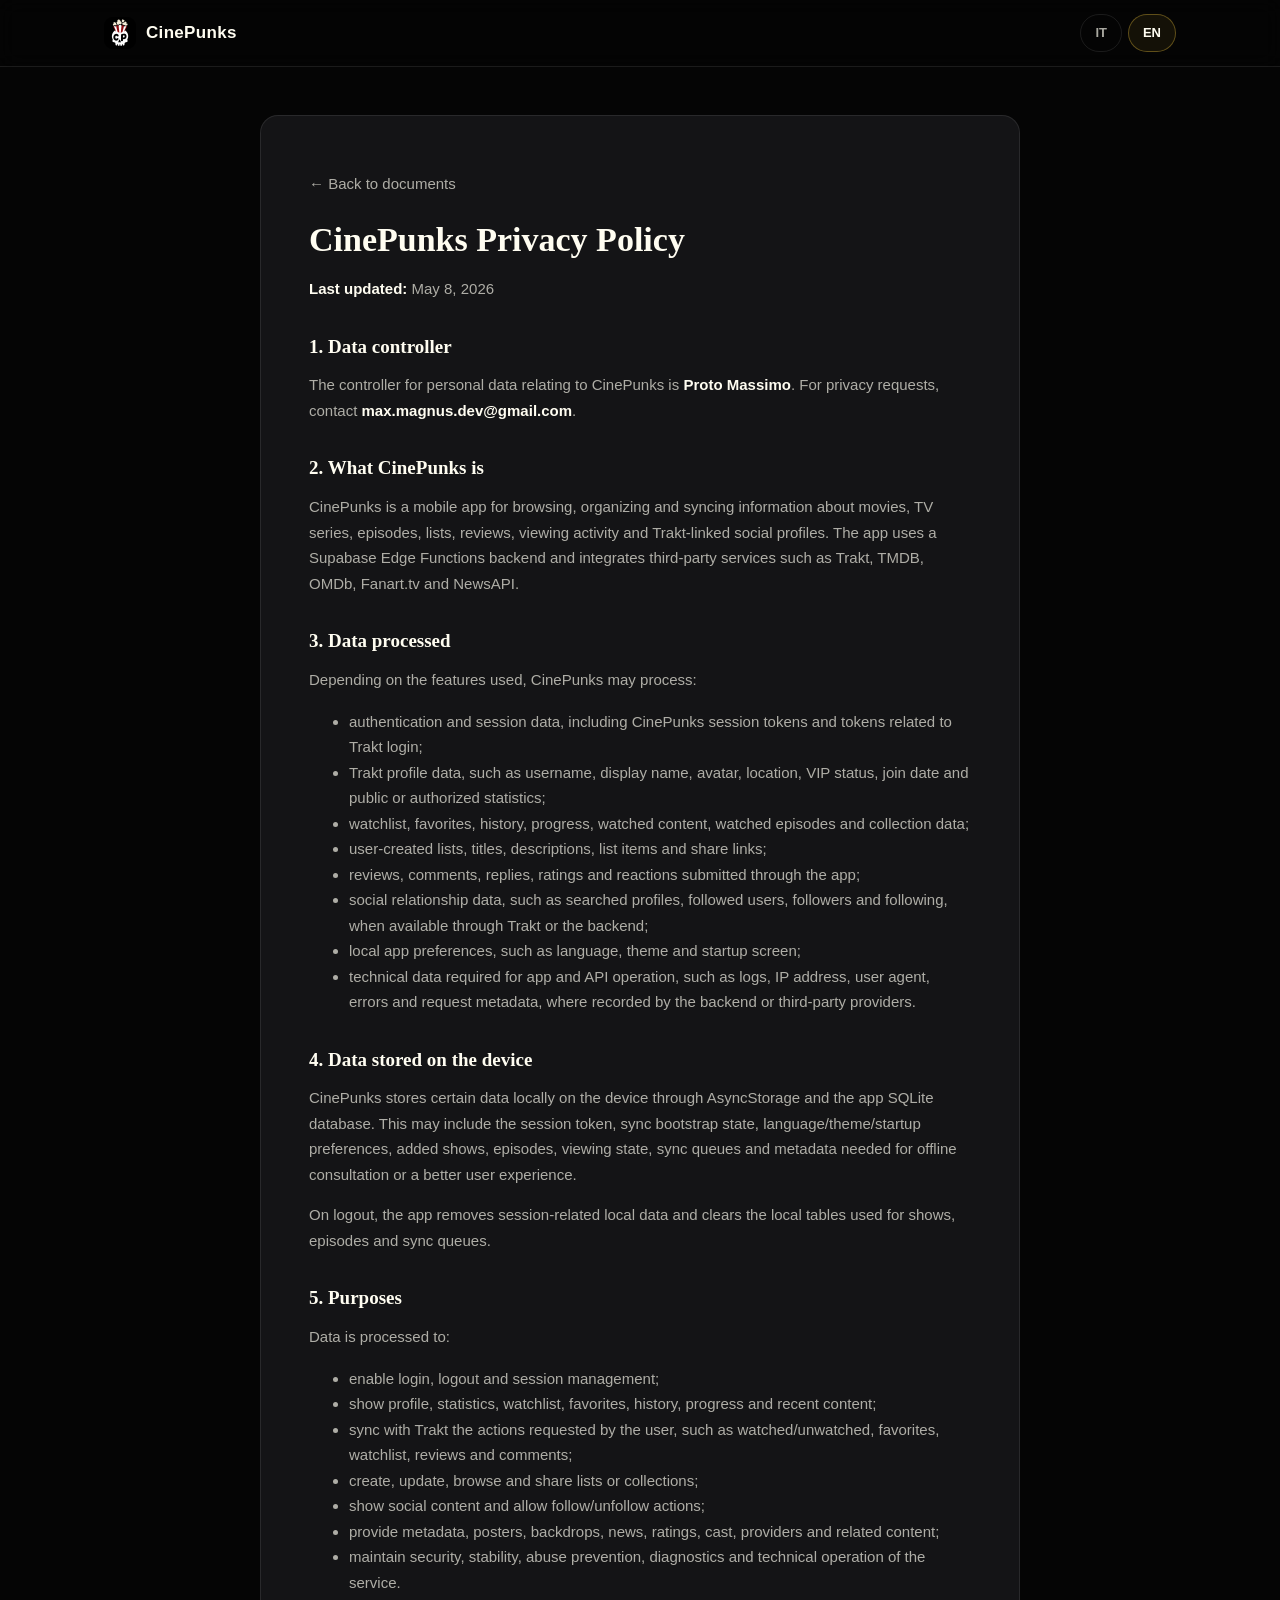
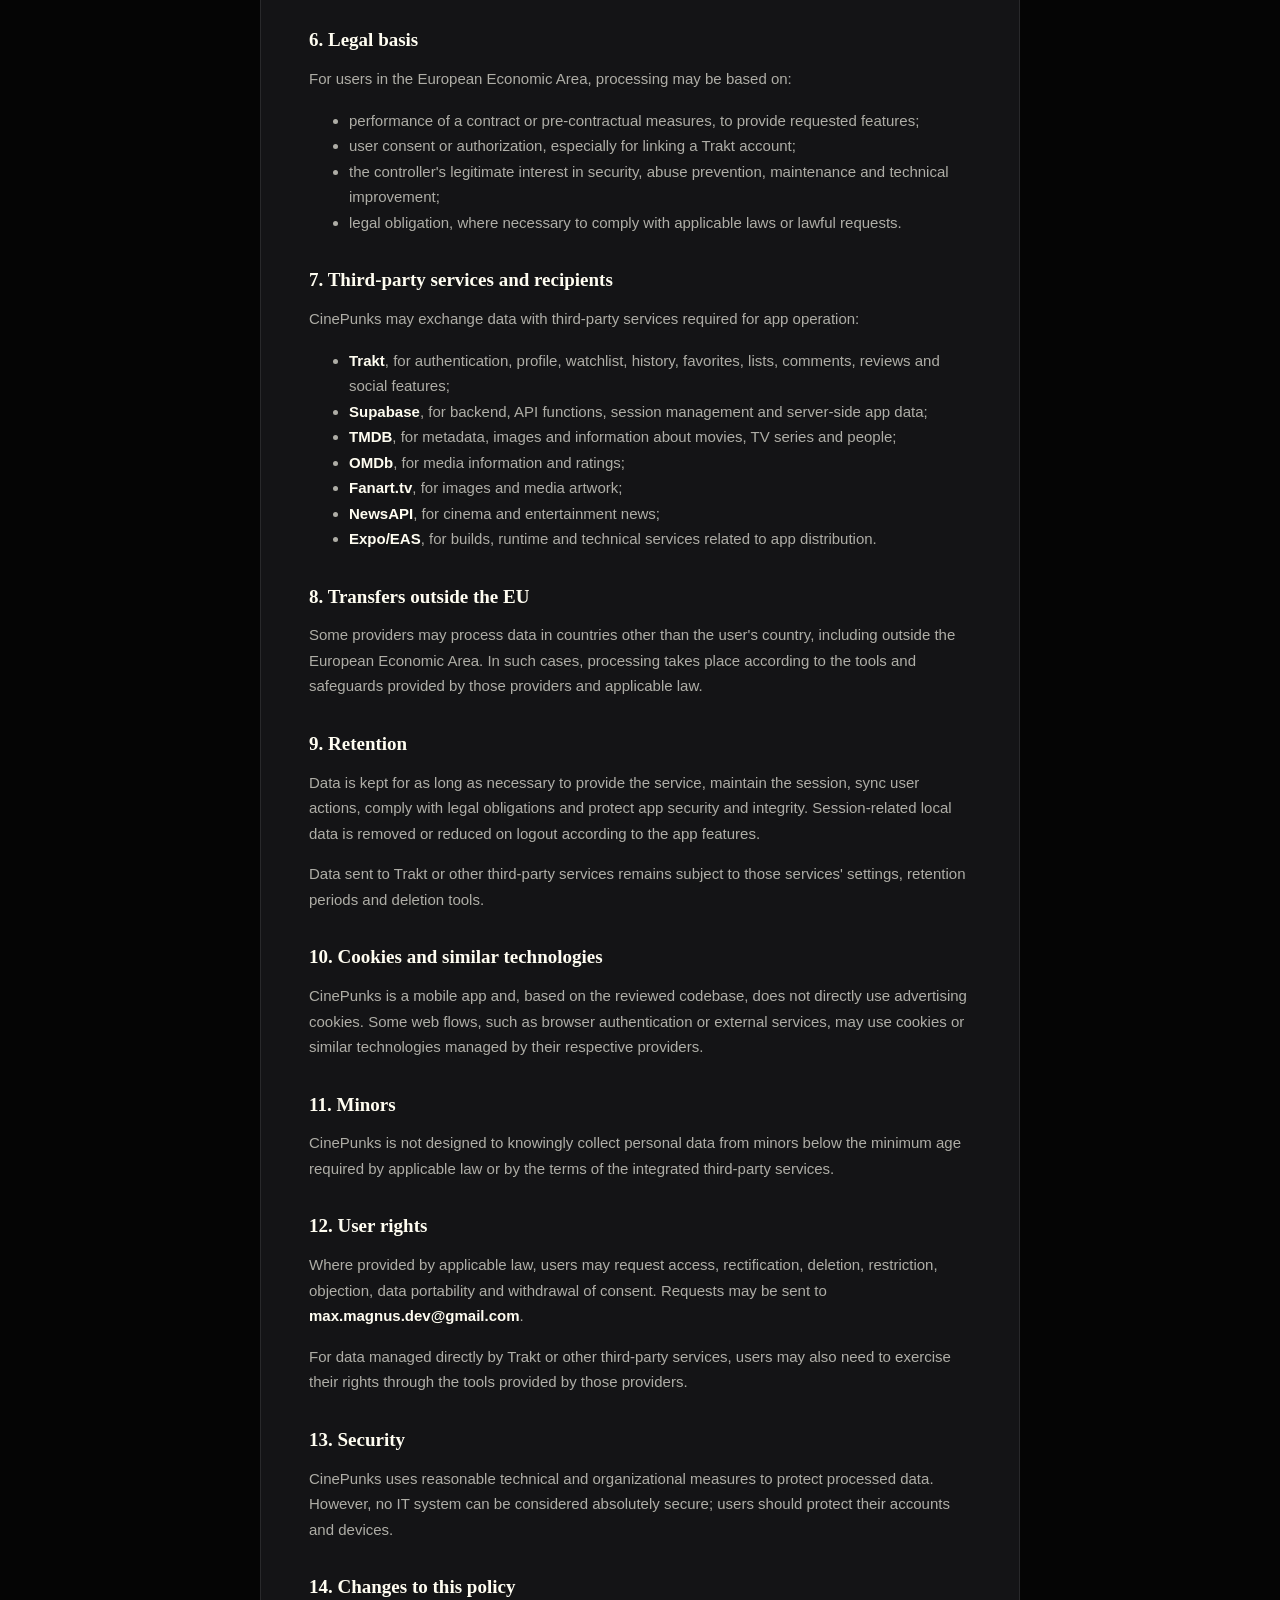
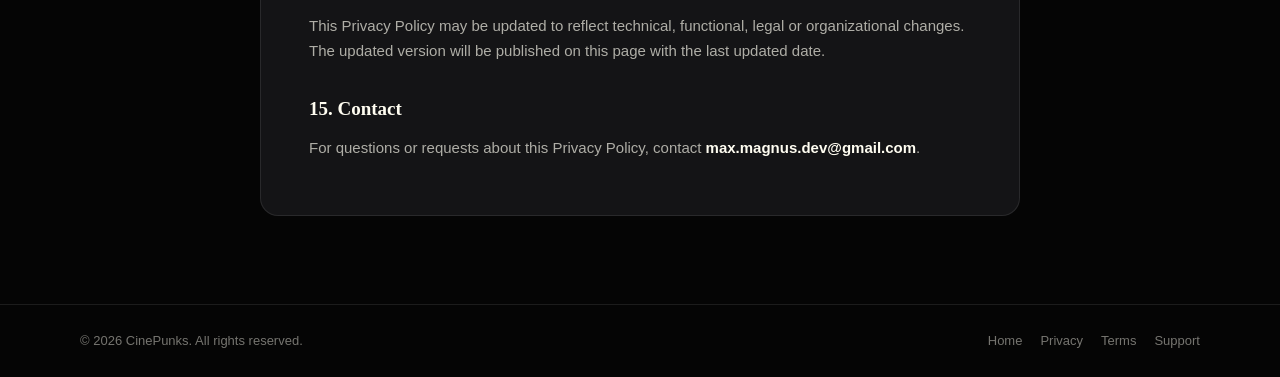
==== legal/privacy-en.html @ 0dea6534 "terms and privacy and support pages" ====
<!doctype html>
<html lang="en">
<head>
<meta charset="UTF-8" />
<meta name="viewport" content="width=device-width, initial-scale=1.0" />
<title>Privacy Policy — CinePunks</title>
<meta name="description" content="CinePunks privacy policy: data processed, purposes, third-party services and user rights." />
<link rel="stylesheet" href="../styles.css" />
</head>
<body>

<header class="nav">
  <div class="nav-inner">
    <a class="brand" href="https://cinepunks.app/">
      <img class="brand-mark" src="../assets/icon.png" alt="CinePunks" />
      <span class="brand-name">CinePunks</span>
    </a>
    <div class="legal-lang-toggle">
      <a href="privacy.html">IT</a>
      <a href="privacy-en.html" class="active">EN</a>
    </div>
  </div>
</header>

<main class="legal-main">
  <div class="legal-card">
    <p class="legal-back"><a href="index-en.html">← Back to documents</a></p>
    <h1>CinePunks Privacy Policy</h1>
    <p><strong>Last updated:</strong> May 8, 2026</p>

    <h2>1. Data controller</h2>
    <p>
      The controller for personal data relating to CinePunks is <strong>Proto Massimo</strong>. For privacy
      requests, contact <strong>max.magnus.dev@gmail.com</strong>.
    </p>

    <h2>2. What CinePunks is</h2>
    <p>
      CinePunks is a mobile app for browsing, organizing and syncing information about movies, TV
      series, episodes, lists, reviews, viewing activity and Trakt-linked social profiles. The app uses
      a Supabase Edge Functions backend and integrates third-party services such as Trakt, TMDB, OMDb,
      Fanart.tv and NewsAPI.
    </p>

    <h2>3. Data processed</h2>
    <p>Depending on the features used, CinePunks may process:</p>
    <ul>
      <li>authentication and session data, including CinePunks session tokens and tokens related to Trakt login;</li>
      <li>Trakt profile data, such as username, display name, avatar, location, VIP status, join date and public or authorized statistics;</li>
      <li>watchlist, favorites, history, progress, watched content, watched episodes and collection data;</li>
      <li>user-created lists, titles, descriptions, list items and share links;</li>
      <li>reviews, comments, replies, ratings and reactions submitted through the app;</li>
      <li>social relationship data, such as searched profiles, followed users, followers and following, when available through Trakt or the backend;</li>
      <li>local app preferences, such as language, theme and startup screen;</li>
      <li>technical data required for app and API operation, such as logs, IP address, user agent, errors and request metadata, where recorded by the backend or third-party providers.</li>
    </ul>

    <h2>4. Data stored on the device</h2>
    <p>
      CinePunks stores certain data locally on the device through AsyncStorage and the app SQLite
      database. This may include the session token, sync bootstrap state, language/theme/startup
      preferences, added shows, episodes, viewing state, sync queues and metadata needed for offline
      consultation or a better user experience.
    </p>
    <p>
      On logout, the app removes session-related local data and clears the local tables used for shows,
      episodes and sync queues.
    </p>

    <h2>5. Purposes</h2>
    <p>Data is processed to:</p>
    <ul>
      <li>enable login, logout and session management;</li>
      <li>show profile, statistics, watchlist, favorites, history, progress and recent content;</li>
      <li>sync with Trakt the actions requested by the user, such as watched/unwatched, favorites, watchlist, reviews and comments;</li>
      <li>create, update, browse and share lists or collections;</li>
      <li>show social content and allow follow/unfollow actions;</li>
      <li>provide metadata, posters, backdrops, news, ratings, cast, providers and related content;</li>
      <li>maintain security, stability, abuse prevention, diagnostics and technical operation of the service.</li>
    </ul>

    <h2>6. Legal basis</h2>
    <p>For users in the European Economic Area, processing may be based on:</p>
    <ul>
      <li>performance of a contract or pre-contractual measures, to provide requested features;</li>
      <li>user consent or authorization, especially for linking a Trakt account;</li>
      <li>the controller's legitimate interest in security, abuse prevention, maintenance and technical improvement;</li>
      <li>legal obligation, where necessary to comply with applicable laws or lawful requests.</li>
    </ul>

    <h2>7. Third-party services and recipients</h2>
    <p>CinePunks may exchange data with third-party services required for app operation:</p>
    <ul>
      <li><strong>Trakt</strong>, for authentication, profile, watchlist, history, favorites, lists, comments, reviews and social features;</li>
      <li><strong>Supabase</strong>, for backend, API functions, session management and server-side app data;</li>
      <li><strong>TMDB</strong>, for metadata, images and information about movies, TV series and people;</li>
      <li><strong>OMDb</strong>, for media information and ratings;</li>
      <li><strong>Fanart.tv</strong>, for images and media artwork;</li>
      <li><strong>NewsAPI</strong>, for cinema and entertainment news;</li>
      <li><strong>Expo/EAS</strong>, for builds, runtime and technical services related to app distribution.</li>
    </ul>

    <h2>8. Transfers outside the EU</h2>
    <p>
      Some providers may process data in countries other than the user's country, including outside the
      European Economic Area. In such cases, processing takes place according to the tools and safeguards
      provided by those providers and applicable law.
    </p>

    <h2>9. Retention</h2>
    <p>
      Data is kept for as long as necessary to provide the service, maintain the session, sync user
      actions, comply with legal obligations and protect app security and integrity. Session-related
      local data is removed or reduced on logout according to the app features.
    </p>
    <p>
      Data sent to Trakt or other third-party services remains subject to those services' settings,
      retention periods and deletion tools.
    </p>

    <h2>10. Cookies and similar technologies</h2>
    <p>
      CinePunks is a mobile app and, based on the reviewed codebase, does not directly use advertising
      cookies. Some web flows, such as browser authentication or external services, may use cookies or
      similar technologies managed by their respective providers.
    </p>

    <h2>11. Minors</h2>
    <p>
      CinePunks is not designed to knowingly collect personal data from minors below the minimum age
      required by applicable law or by the terms of the integrated third-party services.
    </p>

    <h2>12. User rights</h2>
    <p>
      Where provided by applicable law, users may request access, rectification, deletion, restriction,
      objection, data portability and withdrawal of consent. Requests may be sent to
      <strong>max.magnus.dev@gmail.com</strong>.
    </p>
    <p>
      For data managed directly by Trakt or other third-party services, users may also need to exercise
      their rights through the tools provided by those providers.
    </p>

    <h2>13. Security</h2>
    <p>
      CinePunks uses reasonable technical and organizational measures to protect processed data. However,
      no IT system can be considered absolutely secure; users should protect their accounts and devices.
    </p>

    <h2>14. Changes to this policy</h2>
    <p>
      This Privacy Policy may be updated to reflect technical, functional, legal or organizational
      changes. The updated version will be published on this page with the last updated date.
    </p>

    <h2>15. Contact</h2>
    <p>
      For questions or requests about this Privacy Policy, contact <strong>max.magnus.dev@gmail.com</strong>.
    </p>
  </div>
</main>

<footer class="footer">
  <div class="footer-inner">
    <span>© <span id="year"></span> CinePunks. All rights reserved.</span>
    <div class="footer-links">
      <a href="https://cinepunks.app/">Home</a>
      <a href="privacy-en.html">Privacy</a>
      <a href="terms-en.html">Terms</a>
      <a href="support-en.html">Support</a>
    </div>
  </div>
</footer>

<script src="legal.js"></script>
</body>
</html>
---- styles.css ----
:root {
  --bg: #050505;
  --bg-soft: #0b0b0c;
  --surface: #141416;
  --border: rgba(255, 255, 255, 0.09);
  --text: #fffdf1;
  --text-dim: rgba(255, 253, 241, 0.66);
  --accent: #9c0001;
  --accent-2: #c30002;
  --gold: #d4af37;
  --radius: 18px;
  --max: 1120px;
}

* { box-sizing: border-box; }

html { scroll-behavior: smooth; }

body {
  margin: 0;
  background: var(--bg);
  color: var(--text);
  font-family: -apple-system, BlinkMacSystemFont, "Segoe UI", Roboto, Helvetica, Arial, sans-serif;
  line-height: 1.5;
  -webkit-font-smoothing: antialiased;
}

h1, h2, h3 {
  font-family: Georgia, "Iowan Old Style", "Times New Roman", serif;
  margin: 0 0 0.5em;
  line-height: 1.15;
}

p { color: var(--text-dim); }

a { color: inherit; text-decoration: none; }

img { max-width: 100%; display: block; }

.center { text-align: center; }

/* Nav */

.nav {
  position: sticky;
  top: 0;
  z-index: 50;
  background: rgba(5, 5, 5, 0.78);
  backdrop-filter: blur(10px);
  border-bottom: 1px solid var(--border);
}

.nav-inner {
  max-width: var(--max);
  margin: 0 auto;
  padding: 14px 24px;
  display: flex;
  align-items: center;
  gap: 24px;
}

.brand {
  display: flex;
  align-items: center;
  gap: 10px;
  font-weight: 700;
  letter-spacing: 0.02em;
  margin-right: auto;
}

.brand-mark {
  width: 32px;
  height: 32px;
  border-radius: 9px;
  object-fit: cover;
}

.brand-name { font-size: 17px; }

.nav-links {
  display: flex;
  gap: 28px;
  font-size: 14px;
  color: var(--text-dim);
}

.nav-links a:hover { color: var(--text); }

.nav-toggle {
  display: none;
  width: 34px;
  height: 34px;
  border: none;
  background: none;
  flex-direction: column;
  justify-content: center;
  gap: 5px;
  cursor: pointer;
}

.nav-toggle span {
  display: block;
  height: 2px;
  background: var(--text);
  border-radius: 2px;
}

/* Language switcher */

.lang-switch { position: relative; }

.lang-btn {
  display: flex;
  align-items: center;
  gap: 6px;
  padding: 8px 12px;
  border-radius: 999px;
  border: 1px solid var(--border);
  background: transparent;
  color: var(--text);
  font-size: 13px;
  font-weight: 600;
  letter-spacing: 0.03em;
  cursor: pointer;
}

.lang-btn:hover { border-color: rgba(255,255,255,0.25); }

.lang-btn svg { color: var(--gold); transition: transform 0.15s ease; }

.lang-switch.open .lang-btn svg { transform: rotate(180deg); }

.lang-menu {
  position: absolute;
  top: calc(100% + 8px);
  right: 0;
  min-width: 150px;
  margin: 0;
  padding: 6px;
  list-style: none;
  background: var(--surface);
  border: 1px solid var(--border);
  border-radius: 12px;
  box-shadow: 0 16px 40px rgba(0,0,0,0.45);
  display: none;
  z-index: 60;
}

.lang-switch.open .lang-menu { display: block; }

.lang-menu li {
  padding: 9px 12px;
  border-radius: 8px;
  font-size: 14px;
  color: var(--text-dim);
  cursor: pointer;
}

.lang-menu li:hover { background: rgba(255,255,255,0.06); color: var(--text); }

.lang-menu li[aria-selected="true"] { color: var(--gold); font-weight: 600; }

/* Download switcher */

.dl-switch { position: relative; }

.dl-btn { gap: 8px; cursor: pointer; border: none; }

.dl-btn svg { transition: transform 0.15s ease; }

.dl-switch.open .dl-btn svg { transform: rotate(180deg); }

.dl-menu {
  position: absolute;
  top: calc(100% + 8px);
  right: 0;
  min-width: 170px;
  margin: 0;
  padding: 6px;
  list-style: none;
  background: var(--surface);
  border: 1px solid var(--border);
  border-radius: 12px;
  box-shadow: 0 16px 40px rgba(0,0,0,0.45);
  display: none;
  z-index: 60;
}

.dl-switch.open .dl-menu { display: block; }

.dl-menu li a,
.dl-menu li.dl-disabled {
  display: flex;
  align-items: center;
  gap: 8px;
  padding: 9px 12px;
  border-radius: 8px;
  font-size: 14px;
}

.dl-menu .platform-icon { width: 14px; height: 14px; }

.dl-menu li a { color: var(--text-dim); }

.dl-menu li a:hover { background: rgba(255,255,255,0.06); color: var(--text); }

.dl-menu li.dl-disabled { color: rgba(255,253,241,0.35); cursor: not-allowed; }

/* Buttons */

.btn {
  display: inline-flex;
  align-items: center;
  justify-content: center;
  gap: 9px;
  padding: 12px 22px;
  border-radius: 999px;
  font-size: 14px;
  font-weight: 600;
  white-space: nowrap;
  transition: transform 0.15s ease, opacity 0.15s ease;
}

.platform-icon { width: 16px; height: 16px; fill: currentColor; flex-shrink: 0; }

.btn:hover { transform: translateY(-1px); }

.btn-primary {
  background: linear-gradient(135deg, var(--accent-2), var(--accent));
  color: var(--text);
}

.btn-ghost {
  background: transparent;
  color: var(--text);
  border: 1px solid var(--border);
}

/* Hero */

.hero { padding: 72px 24px 40px; }

.hero-inner {
  max-width: var(--max);
  margin: 0 auto;
  display: grid;
  grid-template-columns: 1.1fr 0.9fr;
  gap: 48px;
  align-items: center;
}

.eyebrow {
  color: var(--gold);
  text-transform: uppercase;
  letter-spacing: 0.16em;
  font-size: 12px;
  font-weight: 700;
  margin: 0 0 14px;
}

.hero h1 {
  font-size: clamp(34px, 5vw, 56px);
}

.hero-sub {
  font-size: 17px;
  max-width: 46ch;
  margin-bottom: 28px;
}

.hero-actions { display: flex; gap: 14px; flex-wrap: wrap; }

.hero-visual { display: flex; justify-content: center; }

/* Phone mockups */

.phone {
  position: relative;
  width: 260px;
  height: 540px;
  border-radius: 40px;
  background: var(--surface);
  border: 8px solid #1c1c1e;
  box-shadow: 0 30px 60px -20px rgba(156, 0, 1, 0.35), 0 10px 30px rgba(0,0,0,0.5);
  overflow: hidden;
}

.phone-sm { width: 180px; height: 374px; border-radius: 30px; border-width: 6px; }

.phone-screen {
  position: absolute;
  inset: 0;
  width: 100%;
  height: 100%;
  object-fit: cover;
  object-position: top center;
  background: var(--bg-soft);
}

/* Sections */

.section { padding: 88px 24px; }

.section-alt { background: var(--bg-soft); }

.section-inner { max-width: var(--max); margin: 0 auto; }

.section-narrow { max-width: 720px; }

.section h2 { font-size: clamp(26px, 3.4vw, 36px); margin-bottom: 44px; }

.grid { display: grid; gap: 22px; }

.grid-3 { grid-template-columns: repeat(3, 1fr); }

.card {
  background: var(--surface);
  border: 1px solid var(--border);
  border-radius: var(--radius);
  padding: 26px;
  transition: border-color 0.2s ease;
}

.card:hover { border-color: rgba(212, 175, 55, 0.35); }

.card-icon {
  width: 42px;
  height: 42px;
  border-radius: 12px;
  display: grid;
  place-items: center;
  background: linear-gradient(135deg, var(--accent-2), var(--accent));
  color: var(--text);
  margin-bottom: 16px;
  transition: transform 0.25s ease;
}

.card:hover .card-icon { transform: scale(1.08) rotate(-4deg); }

.card-icon svg { display: block; }

.card h3 { font-size: 17px; margin-bottom: 8px; }

.card p { font-size: 14.5px; margin: 0; }

/* Gallery */

.gallery {
  display: flex;
  flex-direction: column;
  gap: 40px;
}

.gallery-row {
  display: flex;
  gap: 24px;
  justify-content: center;
  flex-wrap: wrap;
}

.gallery-item {
  margin: 0;
  text-align: center;
}

.plain-shot {
  width: 180px;
  height: auto;
  border-radius: 18px;
  display: block;
}

.gallery-item figcaption {
  margin-top: 14px;
  max-width: 180px;
  margin-left: auto;
  margin-right: auto;
  font-size: 13.5px;
  line-height: 1.4;
  color: var(--text-dim);
}

.note {
  text-align: center;
  font-size: 13px;
  margin-top: 32px;
  color: rgba(255,253,241,0.4);
}

/* FAQ */

.faq-list { display: flex; flex-direction: column; gap: 12px; }

.faq-item {
  background: var(--surface);
  border: 1px solid var(--border);
  border-radius: 14px;
  padding: 18px 22px;
}

.faq-item summary {
  cursor: pointer;
  font-weight: 600;
  font-size: 15.5px;
  list-style: none;
}

.faq-item summary::-webkit-details-marker { display: none; }

.faq-item summary::after {
  content: "+";
  float: right;
  color: var(--gold);
  font-size: 18px;
}

.faq-item[open] summary::after { content: "–"; }

.faq-item p { margin: 12px 0 0; font-size: 14.5px; }

/* Contact */

.contact-actions { margin: 24px 0 18px; }

/* Footer */

.footer {
  border-top: 1px solid var(--border);
  padding: 26px 24px;
}

.footer-inner {
  max-width: var(--max);
  margin: 0 auto;
  display: flex;
  justify-content: space-between;
  flex-wrap: wrap;
  gap: 12px;
  font-size: 13px;
  color: rgba(255,253,241,0.45);
}

.footer-links { display: flex; gap: 18px; }

/* Legal pages */

.legal-lang-toggle { display: flex; gap: 6px; }

.legal-lang-toggle a {
  padding: 8px 14px;
  border-radius: 999px;
  border: 1px solid var(--border);
  font-size: 13px;
  font-weight: 600;
  color: var(--text-dim);
}

.legal-lang-toggle a:hover { color: var(--text); }

.legal-lang-toggle a.active {
  color: var(--text);
  border-color: rgba(212, 175, 55, 0.4);
  background: rgba(212, 175, 55, 0.08);
}

.legal-main { padding: 48px 24px 88px; }

.legal-card {
  max-width: 760px;
  margin: 0 auto;
  background: var(--surface);
  border: 1px solid var(--border);
  border-radius: var(--radius);
  padding: 40px clamp(24px, 4vw, 48px);
}

.legal-card h1 { font-size: clamp(26px, 4vw, 34px); }

.legal-card h2 { font-size: 19px; margin-top: 34px; }

.legal-card p,
.legal-card li {
  color: var(--text-dim);
  font-size: 15px;
  line-height: 1.7;
}

.legal-card strong { color: var(--text); }

.legal-card a { color: var(--gold); text-decoration: underline; text-underline-offset: 2px; }

.legal-back { margin-bottom: 24px; font-size: 14px; }

.legal-back a { color: var(--text-dim); text-decoration: none; }

.legal-back a:hover { color: var(--text); }

.legal-card .contact-card {
  margin: 24px 0;
  padding: 18px;
  border: 1px solid var(--border);
  border-radius: 12px;
  background: var(--bg-soft);
}

.legal-card .contact-card p { margin: 0; color: var(--text); }

.legal-card .contact-card p + p { margin-top: 8px; }

.legal-hub-links { display: grid; gap: 12px; margin-top: 32px; }

.legal-hub-links a {
  display: block;
  padding: 16px 18px;
  border: 1px solid var(--border);
  border-radius: 12px;
  background: var(--bg-soft);
  color: var(--text);
  font-weight: 600;
  text-decoration: none;
}

.legal-hub-links a:hover { border-color: rgba(212, 175, 55, 0.35); }

/* Responsive */

@media (max-width: 880px) {
  .hero-inner { grid-template-columns: 1fr; }
  .hero-visual { order: -1; }
  .grid-3 { grid-template-columns: repeat(2, 1fr); }
  .nav-links { display: none; }
  .nav-cta { display: none; }
  .nav-toggle { display: flex; }

  .nav.open .nav-links {
    display: flex;
    position: absolute;
    top: 100%;
    left: 0;
    right: 0;
    flex-direction: column;
    background: var(--bg);
    border-bottom: 1px solid var(--border);
    padding: 18px 24px;
    gap: 16px;
  }
}

@media (max-width: 560px) {
  .grid-3 { grid-template-columns: 1fr; }
  .phone-hero { width: 220px; height: 460px; }
  .gallery { gap: 16px; }
}
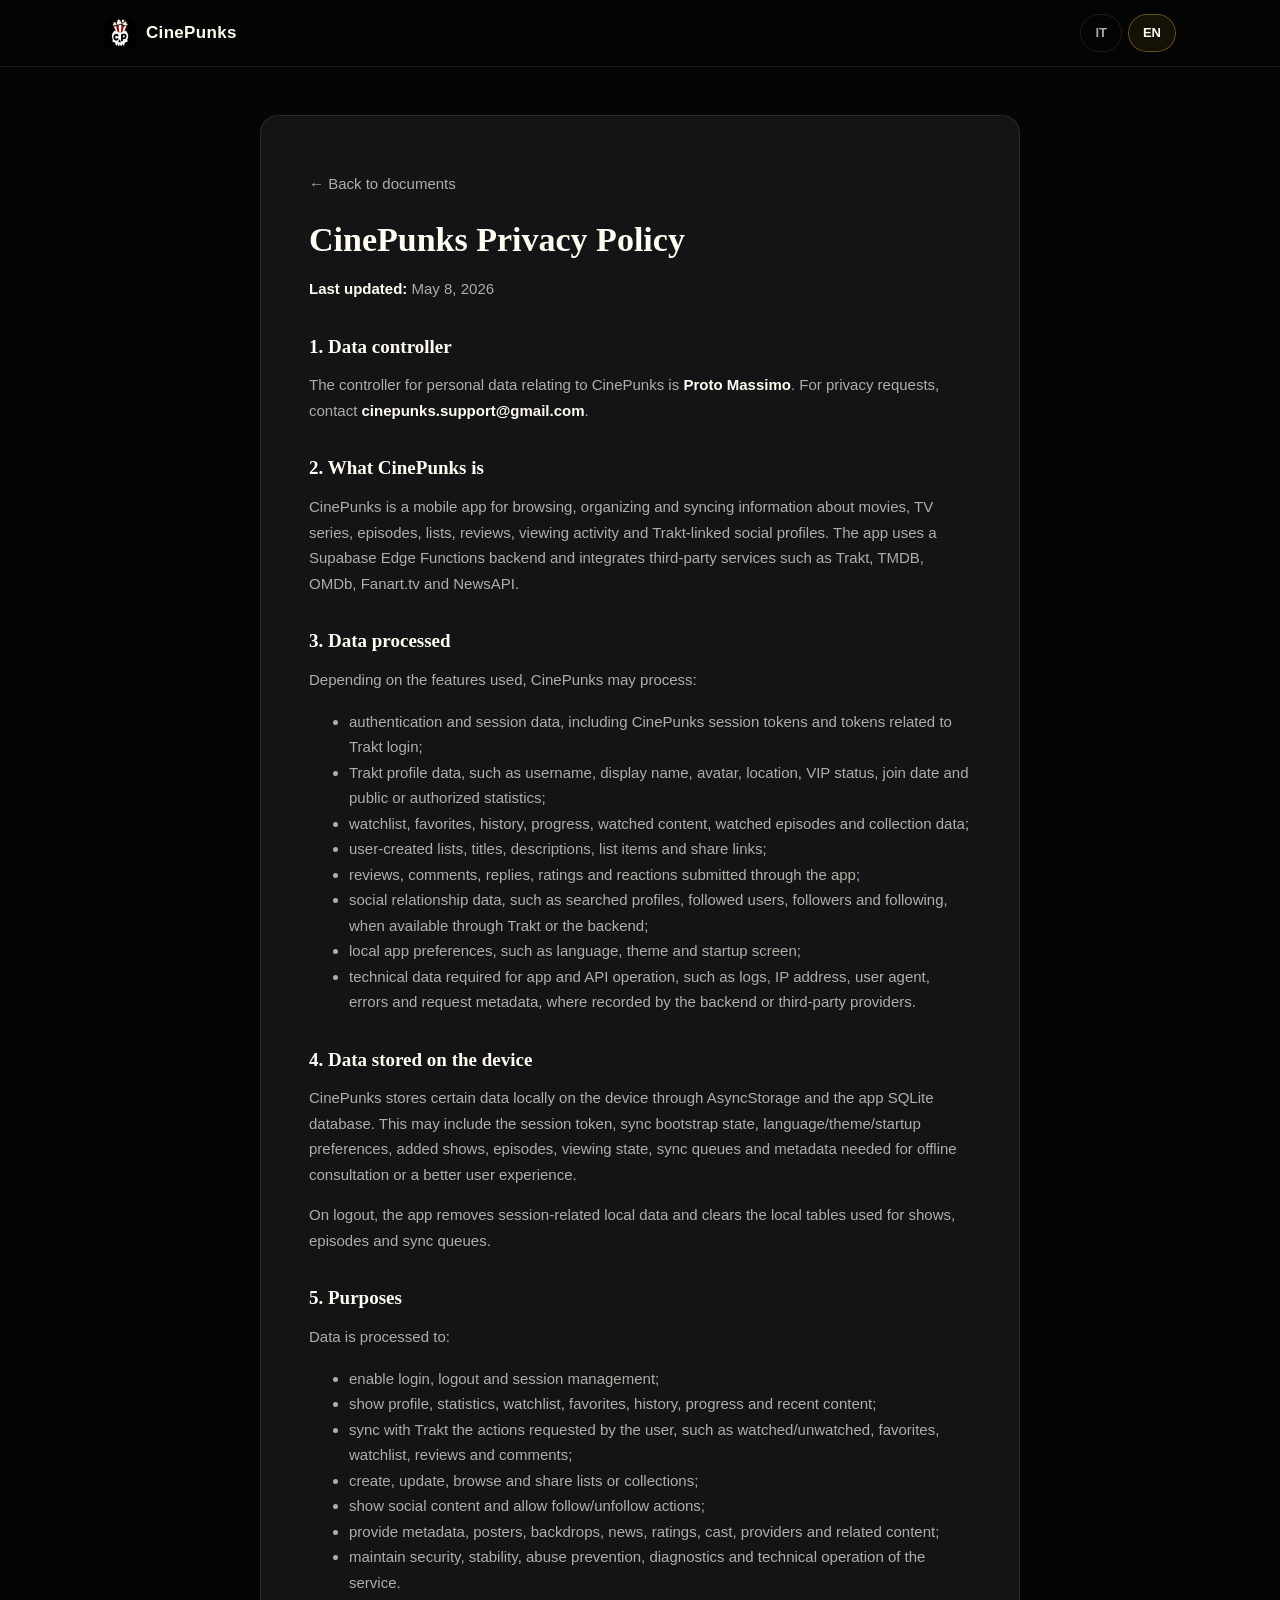
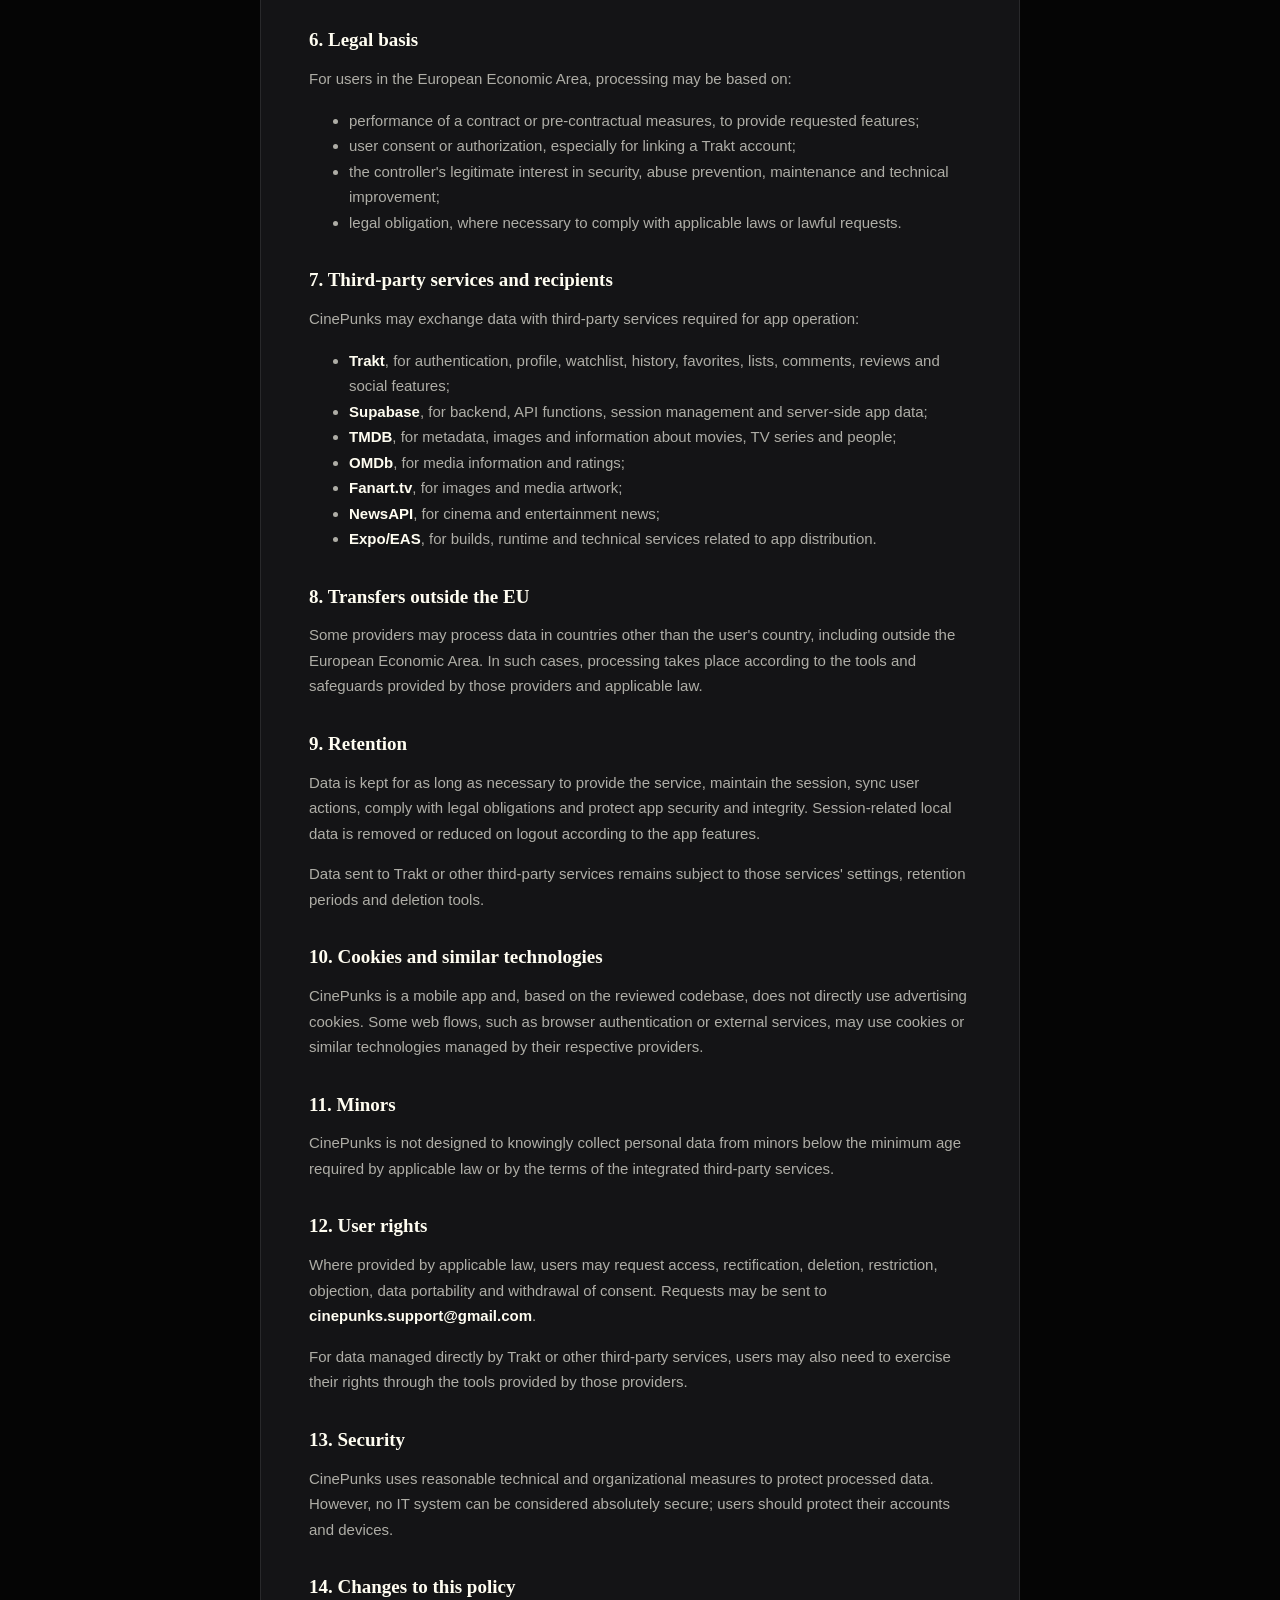
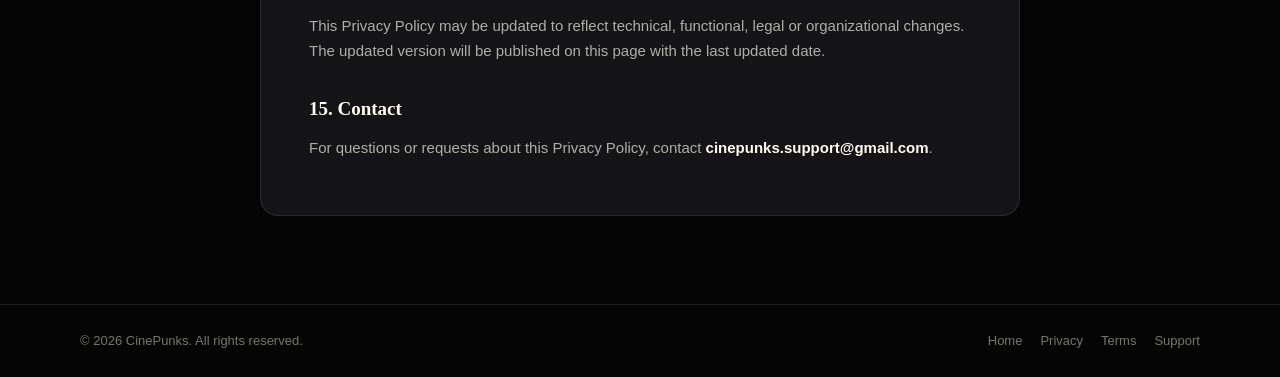
==== commit 4924f7c8: "new support email" ====
--- a/legal/privacy-en.html
+++ b/legal/privacy-en.html
@@ -31,7 +31,7 @@
     <h2>1. Data controller</h2>
     <p>
       The controller for personal data relating to CinePunks is <strong>Proto Massimo</strong>. For privacy
-      requests, contact <strong>max.magnus.dev@gmail.com</strong>.
+      requests, contact <strong>cinepunks.support@gmail.com</strong>.
     </p>
 
     <h2>2. What CinePunks is</h2>
@@ -135,7 +135,7 @@
     <p>
       Where provided by applicable law, users may request access, rectification, deletion, restriction,
       objection, data portability and withdrawal of consent. Requests may be sent to
-      <strong>max.magnus.dev@gmail.com</strong>.
+      <strong>cinepunks.support@gmail.com</strong>.
     </p>
     <p>
       For data managed directly by Trakt or other third-party services, users may also need to exercise
@@ -156,7 +156,7 @@
 
     <h2>15. Contact</h2>
     <p>
-      For questions or requests about this Privacy Policy, contact <strong>max.magnus.dev@gmail.com</strong>.
+      For questions or requests about this Privacy Policy, contact <strong>cinepunks.support@gmail.com</strong>.
     </p>
   </div>
 </main>
--- a/styles.css
+++ b/styles.css
@@ -268,6 +268,11 @@
   margin-bottom: 28px;
 }
 
+.center .hero-sub {
+  margin-left: auto;
+  margin-right: auto;
+}
+
 .hero-actions { display: flex; gap: 14px; flex-wrap: wrap; }
 
 .hero-visual { display: flex; justify-content: center; }
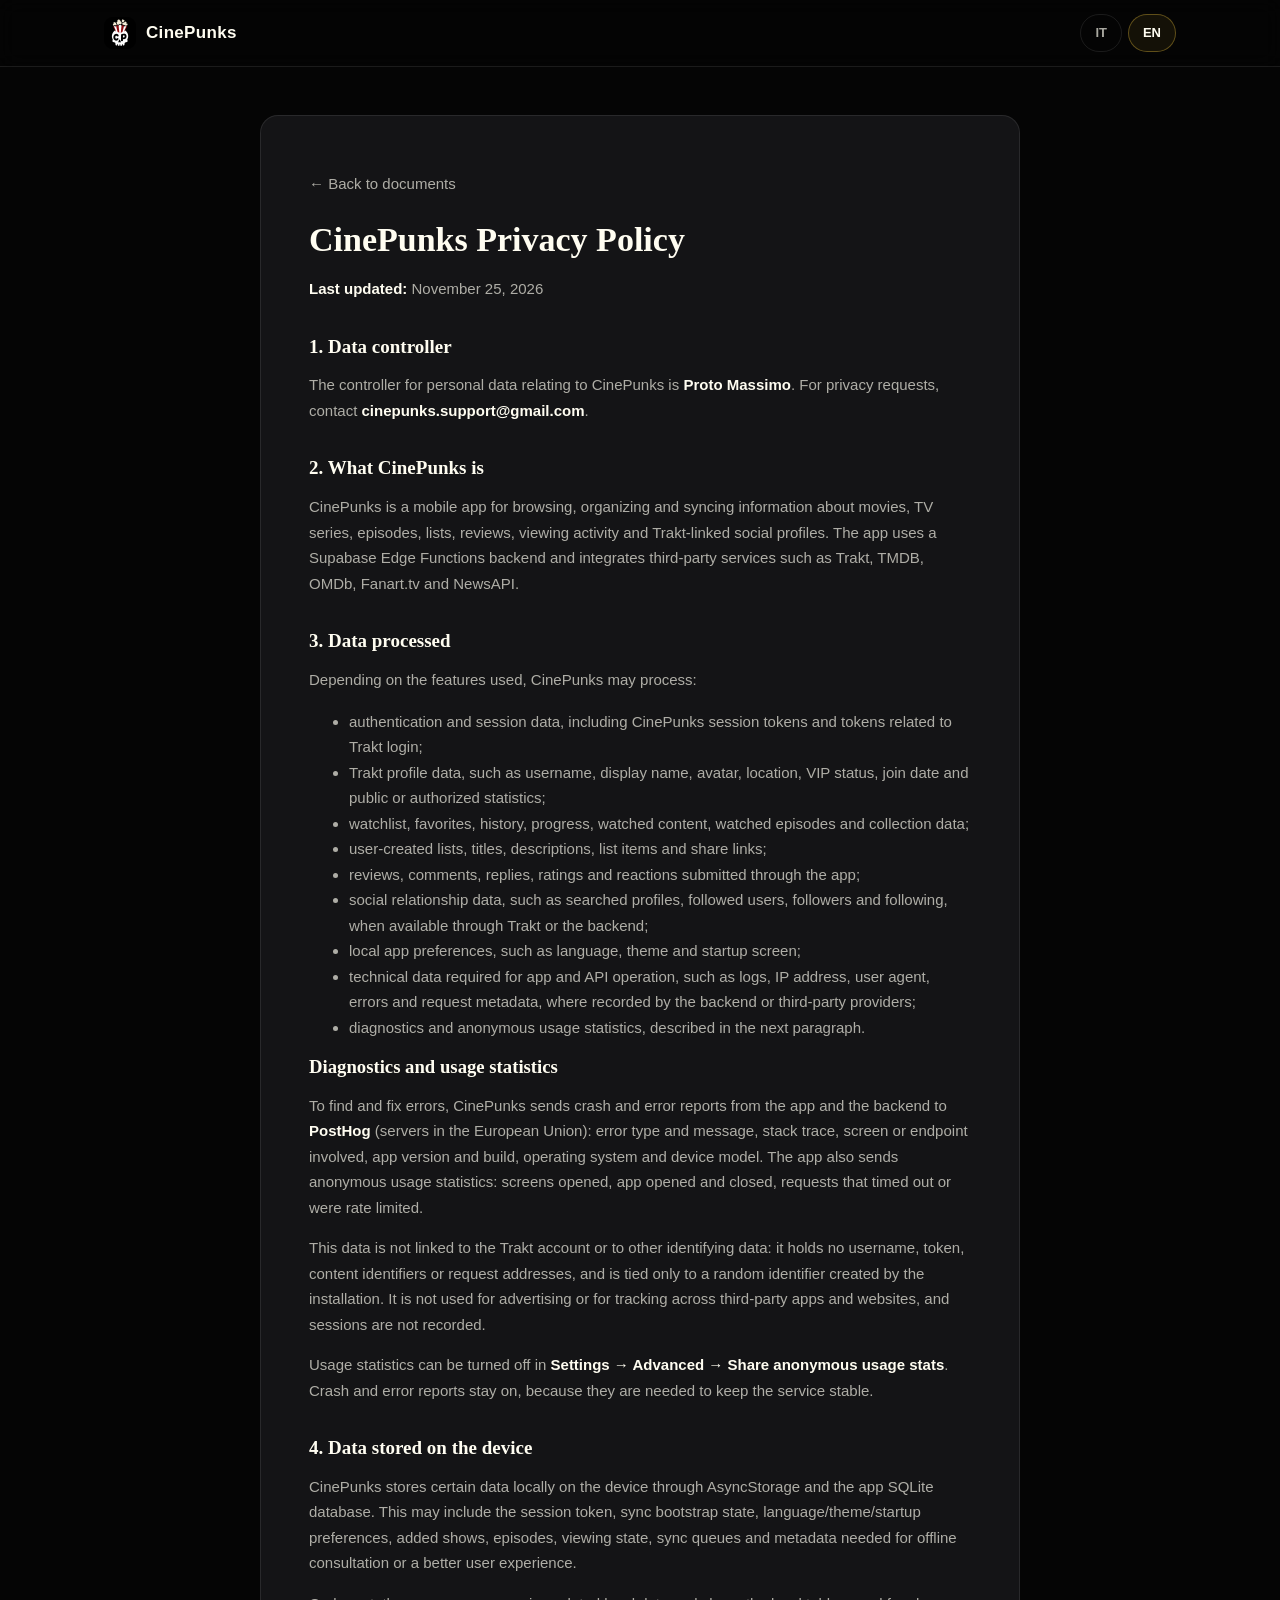
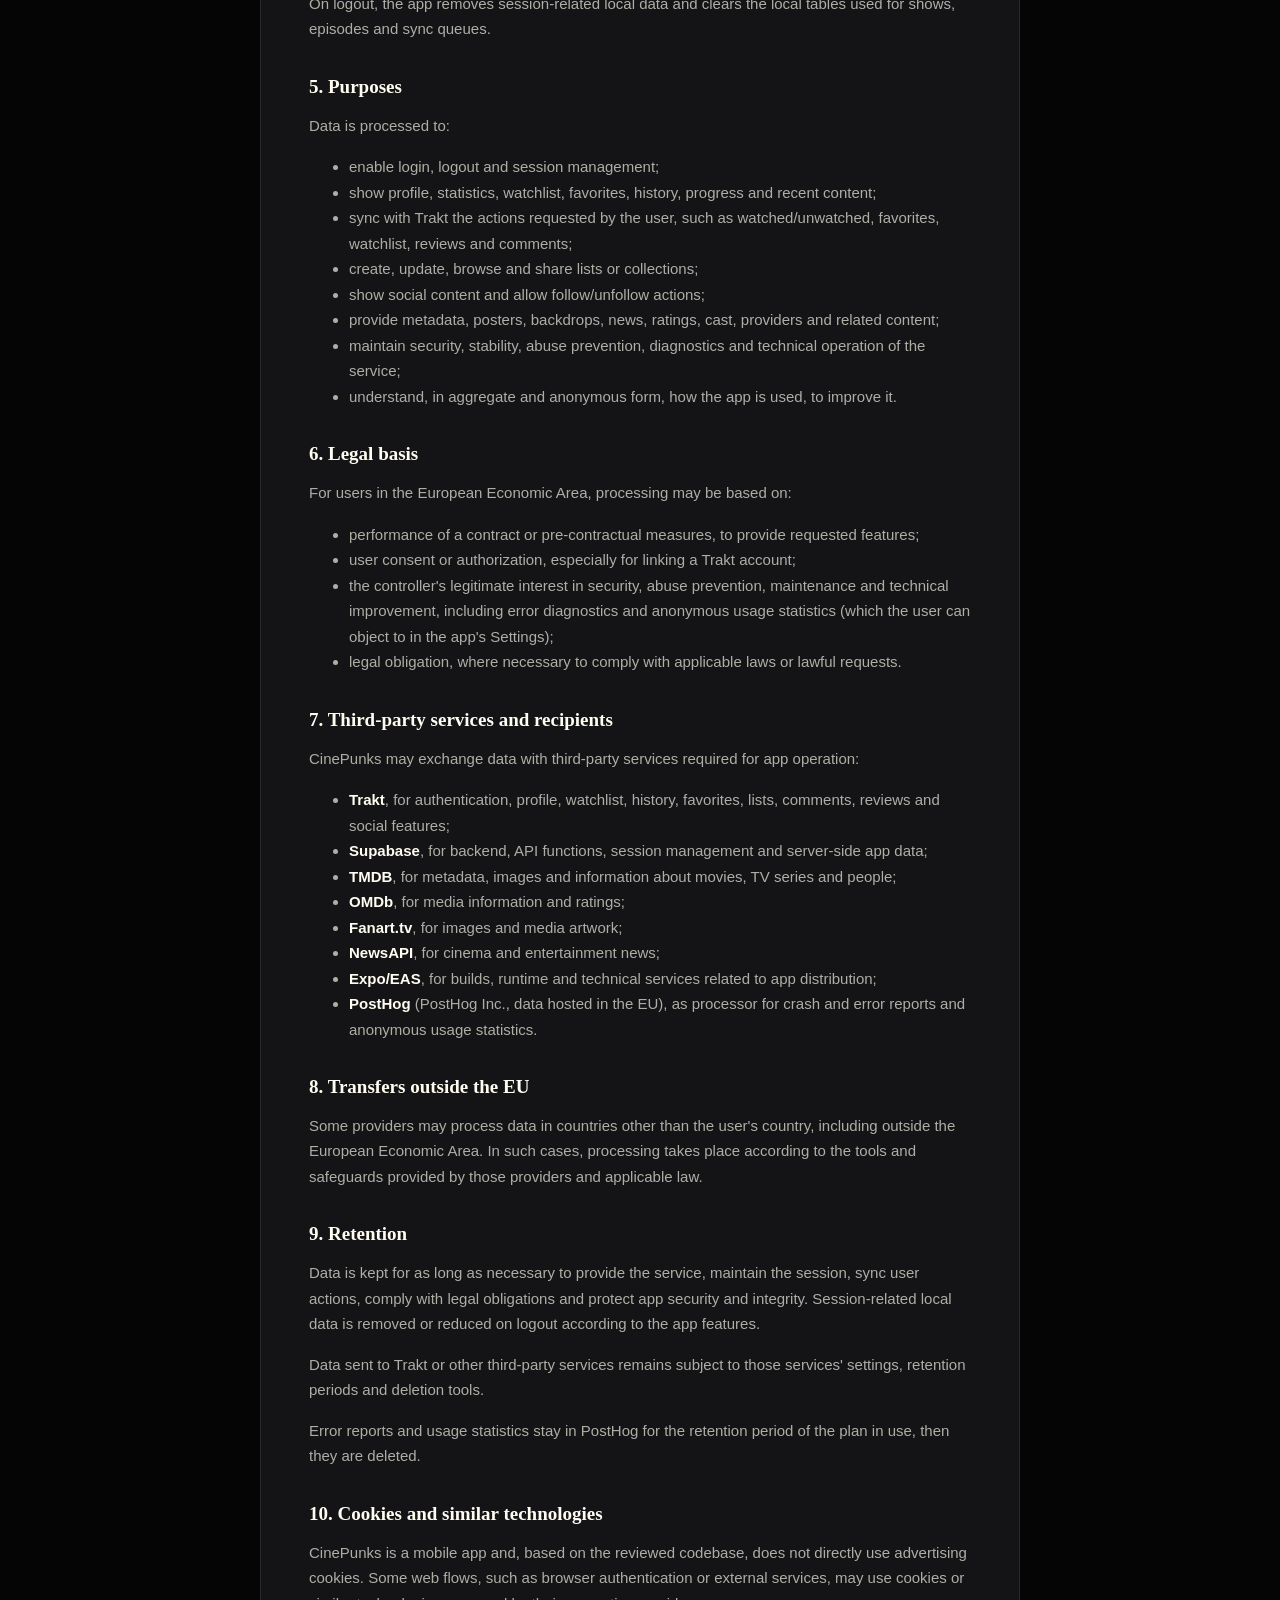
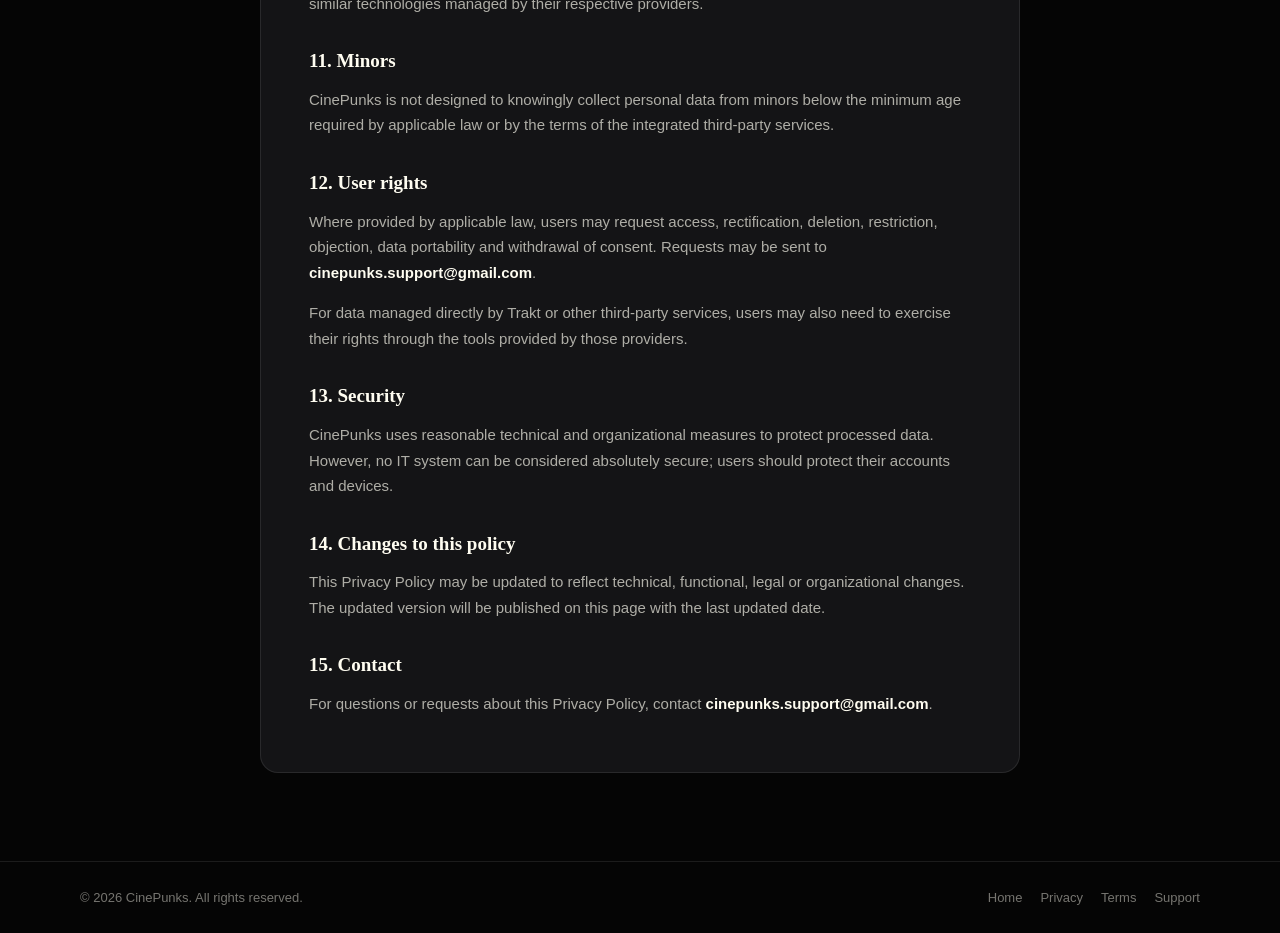
==== commit b7eece24: "docs: privacy policy lists PostHog for diagnostics and usage stats The app and the backend now send " ====
--- a/legal/privacy-en.html
+++ b/legal/privacy-en.html
@@ -26,7 +26,7 @@
   <div class="legal-card">
     <p class="legal-back"><a href="index-en.html">← Back to documents</a></p>
     <h1>CinePunks Privacy Policy</h1>
-    <p><strong>Last updated:</strong> May 8, 2026</p>
+    <p><strong>Last updated:</strong> November 25, 2026</p>
 
     <h2>1. Data controller</h2>
     <p>
@@ -52,8 +52,28 @@
       <li>reviews, comments, replies, ratings and reactions submitted through the app;</li>
       <li>social relationship data, such as searched profiles, followed users, followers and following, when available through Trakt or the backend;</li>
       <li>local app preferences, such as language, theme and startup screen;</li>
-      <li>technical data required for app and API operation, such as logs, IP address, user agent, errors and request metadata, where recorded by the backend or third-party providers.</li>
-    </ul>
+      <li>technical data required for app and API operation, such as logs, IP address, user agent, errors and request metadata, where recorded by the backend or third-party providers;</li>
+      <li>diagnostics and anonymous usage statistics, described in the next paragraph.</li>
+    </ul>
+
+    <h3>Diagnostics and usage statistics</h3>
+    <p>
+      To find and fix errors, CinePunks sends crash and error reports from the app and the backend to
+      <strong>PostHog</strong> (servers in the European Union): error type and message, stack trace, screen
+      or endpoint involved, app version and build, operating system and device model. The app also sends
+      anonymous usage statistics: screens opened, app opened and closed, requests that timed out or were
+      rate limited.
+    </p>
+    <p>
+      This data is not linked to the Trakt account or to other identifying data: it holds no username,
+      token, content identifiers or request addresses, and is tied only to a random identifier created
+      by the installation. It is not used for advertising or for tracking across third-party apps and
+      websites, and sessions are not recorded.
+    </p>
+    <p>
+      Usage statistics can be turned off in <strong>Settings → Advanced → Share anonymous usage
+      stats</strong>. Crash and error reports stay on, because they are needed to keep the service stable.
+    </p>
 
     <h2>4. Data stored on the device</h2>
     <p>
@@ -76,7 +96,8 @@
       <li>create, update, browse and share lists or collections;</li>
       <li>show social content and allow follow/unfollow actions;</li>
       <li>provide metadata, posters, backdrops, news, ratings, cast, providers and related content;</li>
-      <li>maintain security, stability, abuse prevention, diagnostics and technical operation of the service.</li>
+      <li>maintain security, stability, abuse prevention, diagnostics and technical operation of the service;</li>
+      <li>understand, in aggregate and anonymous form, how the app is used, to improve it.</li>
     </ul>
 
     <h2>6. Legal basis</h2>
@@ -84,7 +105,7 @@
     <ul>
       <li>performance of a contract or pre-contractual measures, to provide requested features;</li>
       <li>user consent or authorization, especially for linking a Trakt account;</li>
-      <li>the controller's legitimate interest in security, abuse prevention, maintenance and technical improvement;</li>
+      <li>the controller's legitimate interest in security, abuse prevention, maintenance and technical improvement, including error diagnostics and anonymous usage statistics (which the user can object to in the app's Settings);</li>
       <li>legal obligation, where necessary to comply with applicable laws or lawful requests.</li>
     </ul>
 
@@ -97,7 +118,8 @@
       <li><strong>OMDb</strong>, for media information and ratings;</li>
       <li><strong>Fanart.tv</strong>, for images and media artwork;</li>
       <li><strong>NewsAPI</strong>, for cinema and entertainment news;</li>
-      <li><strong>Expo/EAS</strong>, for builds, runtime and technical services related to app distribution.</li>
+      <li><strong>Expo/EAS</strong>, for builds, runtime and technical services related to app distribution;</li>
+      <li><strong>PostHog</strong> (PostHog Inc., data hosted in the EU), as processor for crash and error reports and anonymous usage statistics.</li>
     </ul>
 
     <h2>8. Transfers outside the EU</h2>
@@ -116,6 +138,10 @@
     <p>
       Data sent to Trakt or other third-party services remains subject to those services' settings,
       retention periods and deletion tools.
+    </p>
+    <p>
+      Error reports and usage statistics stay in PostHog for the retention period of the plan in use,
+      then they are deleted.
     </p>
 
     <h2>10. Cookies and similar technologies</h2>
